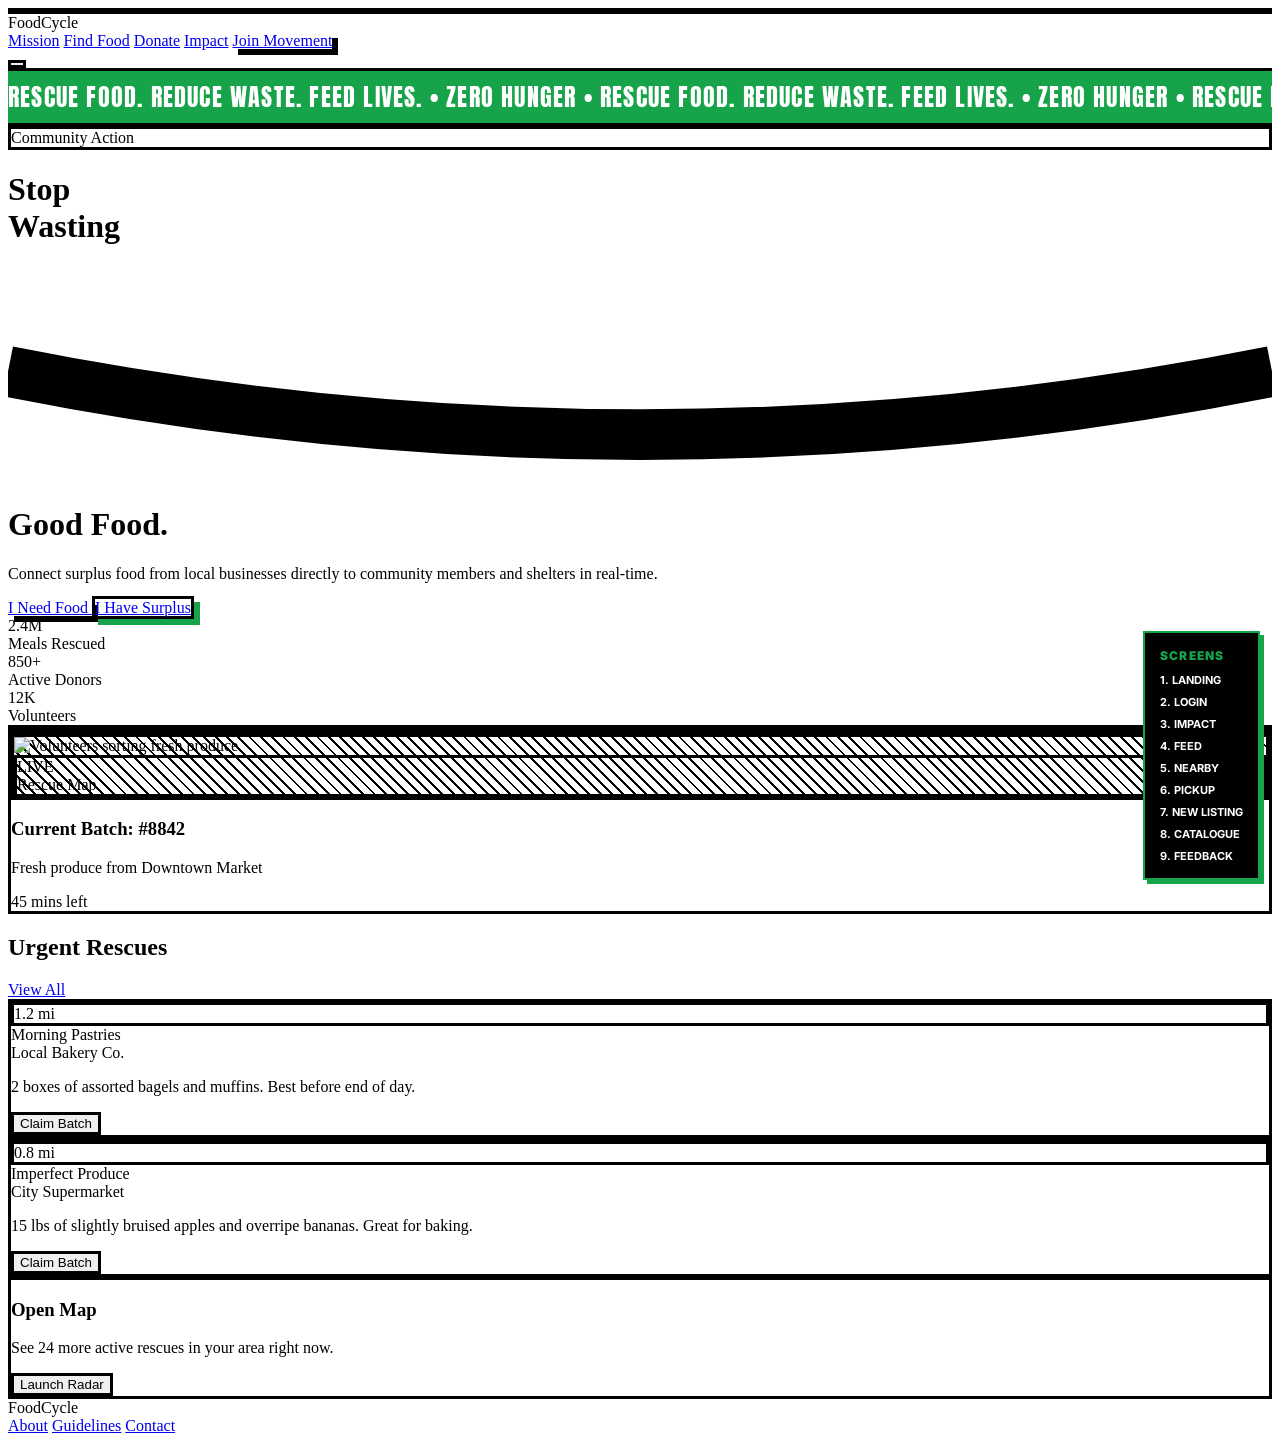
==== index.html @ d1d44e09 "some pages" ====
<!DOCTYPE html>
<html lang="en" class="antialiased">

<head>
    <meta charset="UTF-8">
    <meta name="viewport" content="width=device-width, initial-scale=1.0">
    <title>FoodCycle — Editorial Brutalist Food Rescue</title>
    <script src="https://cdn.tailwindcss.com?plugins=forms,container-queries"></script>
    <link rel="preconnect" href="https://fonts.googleapis.com">
    <link rel="preconnect" href="https://fonts.gstatic.com" crossorigin>
    <link href="https://fonts.googleapis.com/css2?family=Anton&family=Inter:wght@400;500;600;700;900&display=swap"
        rel="stylesheet">
    <script src="https://unpkg.com/lucide@latest"></script>
    <script>
        tailwind.config = {
            theme: {
                extend: {
                    fontFamily: {
                        sans: ['Inter', 'sans-serif'],
                        display: ['Anton', 'sans-serif'],
                    },
                    colors: {
                        brand: {
                            50: '#f0fdf4',
                            100: '#dcfce7',
                            400: '#4ade80',
                            500: '#22c55e',
                            600: '#16a34a',
                            900: '#14532d',
                            950: '#052e16',
                        }
                    }
                }
            }
        }
    </script>
    <style>
        /* Brutalist Utilities */
        .brutal-border {
            border: 3px solid #000;
        }

        .brutal-shadow {
            box-shadow: 6px 6px 0px #000;
            transition: all 0.2s ease;
        }

        .brutal-shadow:hover {
            box-shadow: 2px 2px 0px #000;
            transform: translate(4px, 4px);
        }

        .brutal-shadow-green {
            box-shadow: 6px 6px 0px #16a34a;
            transition: all 0.2s ease;
        }

        .brutal-shadow-green:hover {
            box-shadow: 2px 2px 0px #16a34a;
            transform: translate(4px, 4px);
        }

        .marquee-container {
            overflow: hidden;
            white-space: nowrap;
            border-top: 3px solid #000;
            border-bottom: 3px solid #000;
            background: #16a34a;
            color: #fff;
            padding: 0.5rem 0;
        }

        .marquee-content {
            display: inline-block;
            animation: marquee 20s linear infinite;
            font-family: 'Anton', sans-serif;
            font-size: 1.5rem;
            letter-spacing: 0.05em;
        }

        @keyframes marquee {
            0% {
                transform: translateX(0);
            }

            100% {
                transform: translateX(-50%);
            }
        }

        /* Diagonal stripes for empty states/accents */
        .bg-stripes {
            background-image: repeating-linear-gradient(45deg,
                    #000 0,
                    #000 2px,
                    transparent 2px,
                    transparent 8px);
        }
    </style>
</head>

<body class="bg-[#f4f4f0] text-black min-h-screen flex flex-col selection:bg-brand-600 selection:text-white">

    <!-- Navigation -->
    <nav class="border-b-[3px] border-black bg-white sticky top-0 z-50">
        <div class="max-w-7xl mx-auto px-4 sm:px-6 lg:px-8">
            <div class="flex justify-between h-20 items-center">
                <!-- Logo -->
                <div class="flex-shrink-0 flex items-center gap-2">
                    <div
                        class="w-10 h-10 bg-brand-600 brutal-border flex items-center justify-center transform -rotate-6">
                        <i data-lucide="recycle" class="text-white w-6 h-6"></i>
                    </div>
                    <span class="font-display text-3xl tracking-wide uppercase mt-1">FoodCycle</span>
                </div>

                <!-- Desktop Menu -->
                <div class="hidden md:flex items-center space-x-8 font-bold uppercase tracking-wider text-sm">
                    <a href="#" class="hover:text-brand-600 transition-colors">Mission</a>
                    <a href="#" class="hover:text-brand-600 transition-colors">Find Food</a>
                    <a href="#" class="hover:text-brand-600 transition-colors">Donate</a>
                    <a href="#" class="hover:text-brand-600 transition-colors">Impact</a>
                    <a href="#" class="bg-black text-white px-6 py-3 brutal-shadow hover:bg-brand-600">Join Movement</a>
                </div>

                <!-- Mobile menu button -->
                <div class="md:hidden flex items-center">
                    <button class="p-2 brutal-border bg-brand-400">
                        <i data-lucide="menu" class="w-6 h-6"></i>
                    </button>
                </div>
            </div>
        </div>
    </nav>

    <!-- Marquee -->
    <div class="marquee-container">
        <div class="marquee-content">
            RESCUE FOOD. REDUCE WASTE. FEED LIVES. • ZERO HUNGER • RESCUE FOOD. REDUCE WASTE. FEED LIVES. • ZERO HUNGER
            • RESCUE FOOD. REDUCE WASTE. FEED LIVES. • ZERO HUNGER •
        </div>
    </div>

    <!-- Hero Section -->
    <main class="flex-grow">
        <div class="max-w-7xl mx-auto px-4 sm:px-6 lg:px-8 py-12 lg:py-24">
            <div class="grid grid-cols-1 lg:grid-cols-12 gap-12 items-center">

                <!-- Hero Text -->
                <div class="lg:col-span-7 space-y-8 relative z-10">
                    <div
                        class="inline-block bg-brand-400 brutal-border px-4 py-1 font-bold uppercase tracking-widest text-sm transform -skew-x-12">
                        Community Action
                    </div>

                    <h1 class="font-display text-7xl sm:text-8xl lg:text-[140px] leading-[0.85] uppercase">
                        Stop <br>
                        <span class="text-brand-600 relative inline-block">
                            Wasting
                            <!-- Decorative underline -->
                            <svg class="absolute w-full h-6 -bottom-2 left-0 text-black" viewBox="0 0 100 20"
                                preserveAspectRatio="none">
                                <path d="M0 10 Q 50 20 100 10" stroke="currentColor" stroke-width="4" fill="none" />
                            </svg>
                        </span><br>
                        Good Food.
                    </h1>

                    <p class="text-xl sm:text-2xl font-medium max-w-2xl border-l-[6px] border-brand-600 pl-6 py-2">
                        Connect surplus food from local businesses directly to community members and shelters in
                        real-time.
                    </p>

                    <div class="flex flex-col sm:flex-row gap-6 pt-4">
                        <a href="#"
                            class="bg-brand-600 text-white text-center font-display text-2xl uppercase px-8 py-5 brutal-shadow">
                            I Need Food
                        </a>
                        <a href="#"
                            class="bg-white text-black text-center font-display text-2xl uppercase px-8 py-5 brutal-border brutal-shadow-green">
                            I Have Surplus
                        </a>
                    </div>

                    <!-- Quick Stats -->
                    <div class="grid grid-cols-3 gap-4 pt-12 border-t-[3px] border-black mt-12">
                        <div>
                            <div class="font-display text-4xl sm:text-5xl">2.4<span class="text-brand-600">M</span>
                            </div>
                            <div class="font-bold uppercase text-xs sm:text-sm tracking-wider mt-1">Meals Rescued</div>
                        </div>
                        <div>
                            <div class="font-display text-4xl sm:text-5xl">850<span class="text-brand-600">+</span>
                            </div>
                            <div class="font-bold uppercase text-xs sm:text-sm tracking-wider mt-1">Active Donors</div>
                        </div>
                        <div>
                            <div class="font-display text-4xl sm:text-5xl">12<span class="text-brand-600">K</span></div>
                            <div class="font-bold uppercase text-xs sm:text-sm tracking-wider mt-1">Volunteers</div>
                        </div>
                    </div>
                </div>

                <!-- Hero Image/Graphic -->
                <div class="lg:col-span-5 relative">
                    <!-- Decorative background box -->
                    <div class="absolute inset-0 bg-brand-400 brutal-border transform translate-x-6 translate-y-6">
                    </div>

                    <!-- Main Image Container -->
                    <div class="relative bg-white brutal-border p-4 z-10">
                        <div class="aspect-[4/5] bg-stripes brutal-border relative overflow-hidden group">
                            <!-- Replace with actual image -->
                            <img src="https://images.unsplash.com/photo-1593113565214-80afcb4a4771?ixlib=rb-4.0.3&auto=format&fit=crop&w=800&q=80"
                                alt="Volunteers sorting fresh produce"
                                class="absolute inset-0 w-full h-full object-cover filter grayscale contrast-125 group-hover:grayscale-0 transition-all duration-500">

                            <!-- Overlay Badge -->
                            <div
                                class="absolute top-4 right-4 bg-black text-white p-4 brutal-border transform rotate-12 group-hover:rotate-0 transition-transform">
                                <div class="font-display text-3xl text-center leading-none">LIVE</div>
                                <div class="font-bold text-xs uppercase tracking-widest text-brand-400 mt-1">Rescue Map
                                </div>
                            </div>
                        </div>

                        <!-- Caption -->
                        <div class="mt-4 flex items-start justify-between">
                            <div>
                                <h3 class="font-bold uppercase text-lg">Current Batch: #8842</h3>
                                <p class="text-sm font-medium text-gray-600">Fresh produce from Downtown Market</p>
                            </div>
                            <span
                                class="bg-brand-100 text-brand-900 border-2 border-brand-900 px-2 py-1 text-xs font-bold uppercase">
                                45 mins left
                            </span>
                        </div>
                    </div>
                </div>

            </div>
        </div>
    </main>

    <!-- Live Feed Teaser -->
    <section class="border-t-[3px] border-black bg-white">
        <div class="max-w-7xl mx-auto px-4 sm:px-6 lg:px-8 py-16">
            <div class="flex justify-between items-end mb-10">
                <h2 class="font-display text-5xl sm:text-6xl uppercase">Urgent <span
                        class="text-brand-600">Rescues</span></h2>
                <a href="#"
                    class="hidden sm:flex items-center gap-2 font-bold uppercase tracking-wider hover:text-brand-600">
                    View All <i data-lucide="arrow-right" class="w-5 h-5"></i>
                </a>
            </div>

            <div class="grid grid-cols-1 md:grid-cols-3 gap-8">
                <!-- Card 1 -->
                <div class="bg-[#f4f4f0] brutal-border p-6 relative group">
                    <div
                        class="absolute -top-4 -right-4 bg-brand-400 brutal-border px-3 py-1 font-bold text-sm transform rotate-6 z-10">
                        1.2 mi
                    </div>
                    <div class="flex items-center gap-3 mb-4">
                        <div class="w-12 h-12 bg-black rounded-full flex items-center justify-center text-white">
                            <i data-lucide="croissant" class="w-6 h-6"></i>
                        </div>
                        <div>
                            <div class="font-bold uppercase">Morning Pastries</div>
                            <div class="text-sm font-medium text-gray-600">Local Bakery Co.</div>
                        </div>
                    </div>
                    <p class="font-medium mb-6">2 boxes of assorted bagels and muffins. Best before end of day.</p>
                    <button
                        class="w-full bg-white brutal-border py-3 font-bold uppercase tracking-wider group-hover:bg-black group-hover:text-white transition-colors">
                        Claim Batch
                    </button>
                </div>

                <!-- Card 2 -->
                <div class="bg-[#f4f4f0] brutal-border p-6 relative group">
                    <div
                        class="absolute -top-4 -right-4 bg-brand-400 brutal-border px-3 py-1 font-bold text-sm transform rotate-6 z-10">
                        0.8 mi
                    </div>
                    <div class="flex items-center gap-3 mb-4">
                        <div class="w-12 h-12 bg-black rounded-full flex items-center justify-center text-white">
                            <i data-lucide="carrot" class="w-6 h-6"></i>
                        </div>
                        <div>
                            <div class="font-bold uppercase">Imperfect Produce</div>
                            <div class="text-sm font-medium text-gray-600">City Supermarket</div>
                        </div>
                    </div>
                    <p class="font-medium mb-6">15 lbs of slightly bruised apples and overripe bananas. Great for
                        baking.</p>
                    <button
                        class="w-full bg-white brutal-border py-3 font-bold uppercase tracking-wider group-hover:bg-black group-hover:text-white transition-colors">
                        Claim Batch
                    </button>
                </div>

                <!-- Card 3 -->
                <div
                    class="bg-black text-white brutal-border p-6 flex flex-col justify-center items-center text-center">
                    <i data-lucide="map" class="w-16 h-16 text-brand-400 mb-4"></i>
                    <h3 class="font-display text-3xl uppercase mb-2">Open Map</h3>
                    <p class="font-medium text-gray-400 mb-6">See 24 more active rescues in your area right now.</p>
                    <button
                        class="bg-brand-600 text-white brutal-border border-white py-3 px-8 font-bold uppercase tracking-wider hover:bg-white hover:text-black transition-colors">
                        Launch Radar
                    </button>
                </div>
            </div>
        </div>
    </section>

    <!-- Footer -->
    <footer class="bg-black text-white border-t-[3px] border-brand-600">
        <div class="max-w-7xl mx-auto px-4 sm:px-6 lg:px-8 py-12">
            <div class="flex flex-col md:flex-row justify-between items-center gap-6">
                <div class="flex items-center gap-2">
                    <i data-lucide="recycle" class="text-brand-400 w-8 h-8"></i>
                    <span class="font-display text-2xl tracking-wide uppercase mt-1">FoodCycle</span>
                </div>
                <div class="flex gap-6 font-bold uppercase text-sm tracking-wider">
                    <a href="#" class="hover:text-brand-400">About</a>
                    <a href="#" class="hover:text-brand-400">Guidelines</a>
                    <a href="#" class="hover:text-brand-400">Contact</a>
                </div>
            </div>
        </div>
    </footer>

    <script>
        lucide.createIcons();
    </script>
    <script src="/nav.js"></script>
</body>

</html>
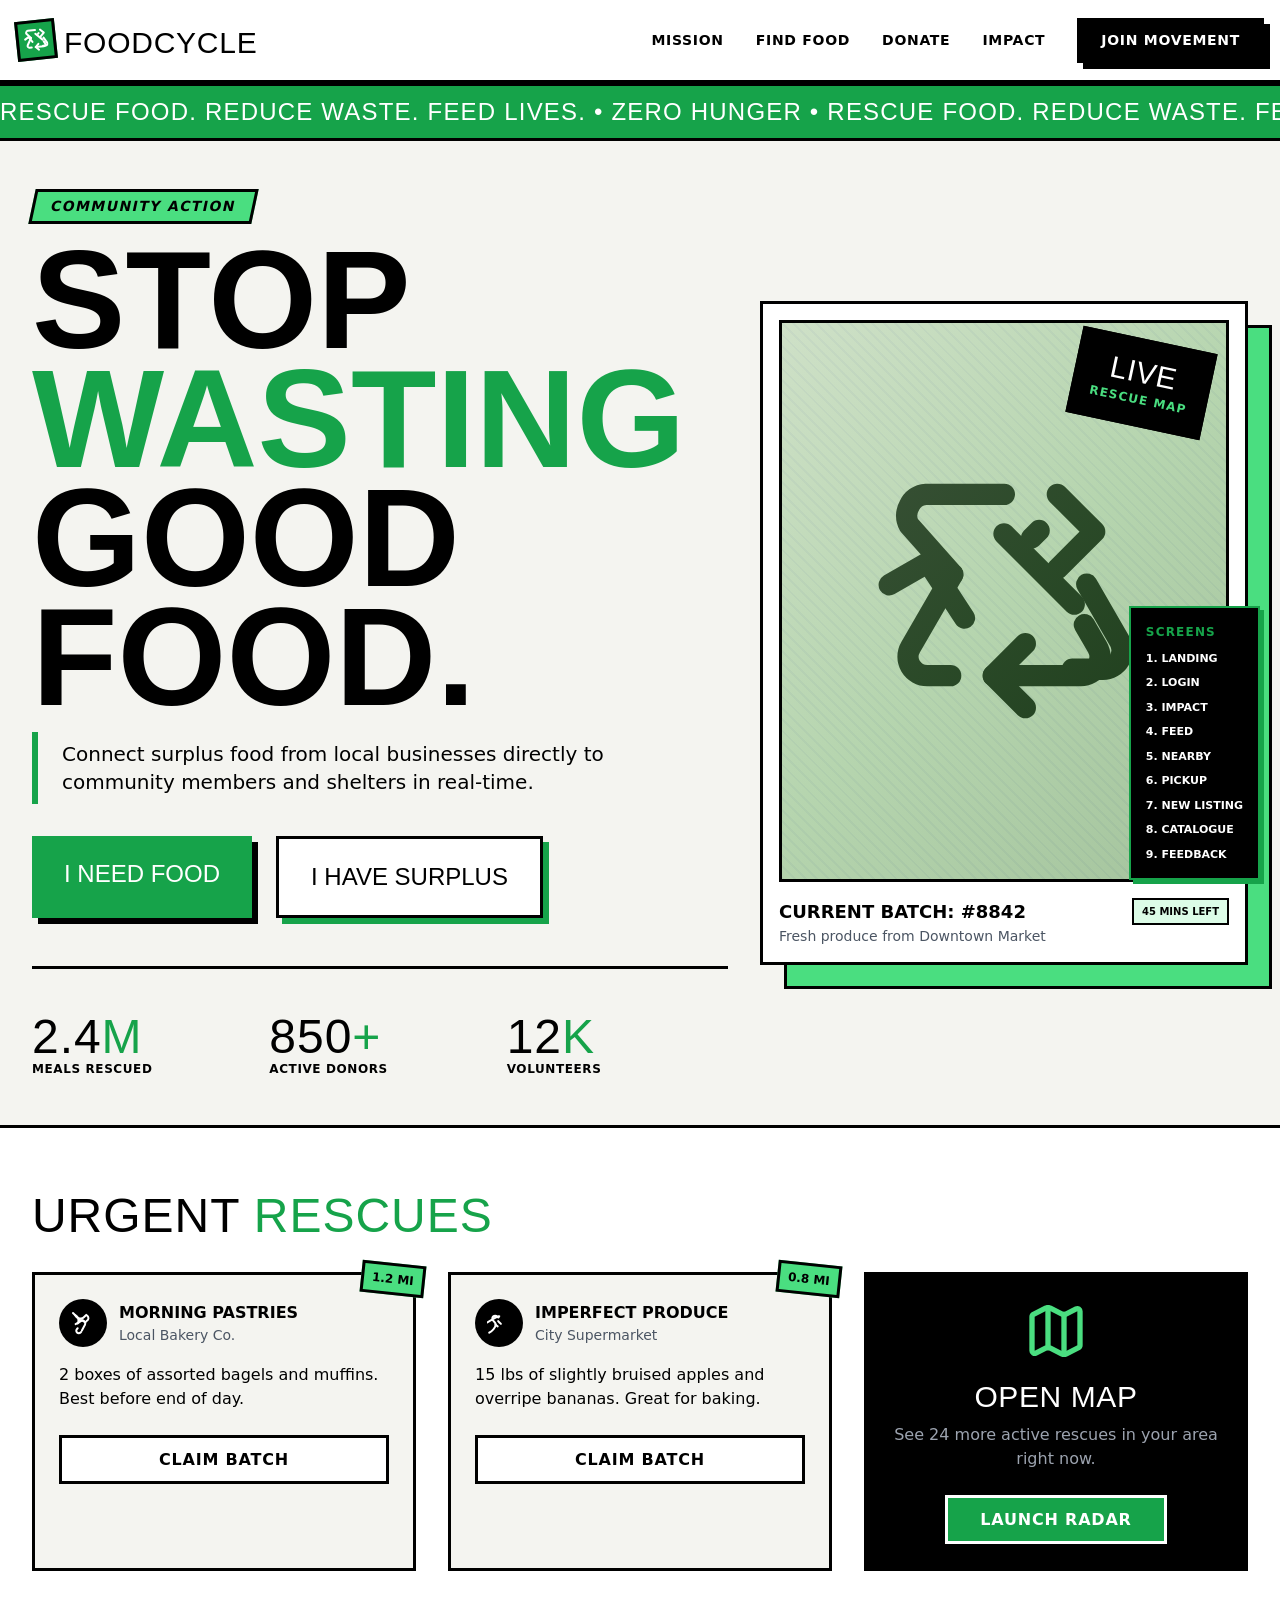
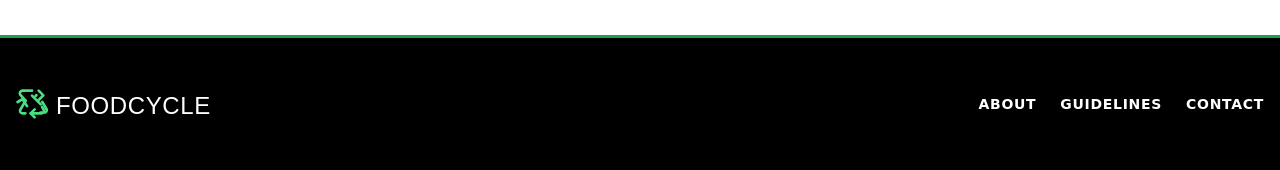
==== commit 24edf287: "rv tailwind add css" ====
--- a/index.html
+++ b/index.html
@@ -1,239 +1,107 @@
 <!DOCTYPE html>
-<html lang="en" class="antialiased">
-
+<html lang="en">
 <head>
     <meta charset="UTF-8">
     <meta name="viewport" content="width=device-width, initial-scale=1.0">
-    <title>FoodCycle — Editorial Brutalist Food Rescue</title>
-    <script src="https://cdn.tailwindcss.com?plugins=forms,container-queries"></script>
-    <link rel="preconnect" href="https://fonts.googleapis.com">
-    <link rel="preconnect" href="https://fonts.gstatic.com" crossorigin>
-    <link href="https://fonts.googleapis.com/css2?family=Anton&family=Inter:wght@400;500;600;700;900&display=swap"
-        rel="stylesheet">
-    <script src="https://unpkg.com/lucide@latest"></script>
-    <script>
-        tailwind.config = {
-            theme: {
-                extend: {
-                    fontFamily: {
-                        sans: ['Inter', 'sans-serif'],
-                        display: ['Anton', 'sans-serif'],
-                    },
-                    colors: {
-                        brand: {
-                            50: '#f0fdf4',
-                            100: '#dcfce7',
-                            400: '#4ade80',
-                            500: '#22c55e',
-                            600: '#16a34a',
-                            900: '#14532d',
-                            950: '#052e16',
-                        }
-                    }
-                }
-            }
-        }
-    </script>
-    <style>
-        /* Brutalist Utilities */
-        .brutal-border {
-            border: 3px solid #000;
-        }
-
-        .brutal-shadow {
-            box-shadow: 6px 6px 0px #000;
-            transition: all 0.2s ease;
-        }
-
-        .brutal-shadow:hover {
-            box-shadow: 2px 2px 0px #000;
-            transform: translate(4px, 4px);
-        }
-
-        .brutal-shadow-green {
-            box-shadow: 6px 6px 0px #16a34a;
-            transition: all 0.2s ease;
-        }
-
-        .brutal-shadow-green:hover {
-            box-shadow: 2px 2px 0px #16a34a;
-            transform: translate(4px, 4px);
-        }
-
-        .marquee-container {
-            overflow: hidden;
-            white-space: nowrap;
-            border-top: 3px solid #000;
-            border-bottom: 3px solid #000;
-            background: #16a34a;
-            color: #fff;
-            padding: 0.5rem 0;
-        }
-
-        .marquee-content {
-            display: inline-block;
-            animation: marquee 20s linear infinite;
-            font-family: 'Anton', sans-serif;
-            font-size: 1.5rem;
-            letter-spacing: 0.05em;
-        }
-
-        @keyframes marquee {
-            0% {
-                transform: translateX(0);
-            }
-
-            100% {
-                transform: translateX(-50%);
-            }
-        }
-
-        /* Diagonal stripes for empty states/accents */
-        .bg-stripes {
-            background-image: repeating-linear-gradient(45deg,
-                    #000 0,
-                    #000 2px,
-                    transparent 2px,
-                    transparent 8px);
-        }
-    </style>
+    <title>FoodCycle — Community Food Rescue</title>
+    <link rel="stylesheet" href="styles.css">
 </head>
-
-<body class="bg-[#f4f4f0] text-black min-h-screen flex flex-col selection:bg-brand-600 selection:text-white">
+<body class="bg-page min-h-screen flex flex-col">
 
     <!-- Navigation -->
-    <nav class="border-b-[3px] border-black bg-white sticky top-0 z-50">
-        <div class="max-w-7xl mx-auto px-4 sm:px-6 lg:px-8">
-            <div class="flex justify-between h-20 items-center">
-                <!-- Logo -->
-                <div class="flex-shrink-0 flex items-center gap-2">
-                    <div
-                        class="w-10 h-10 bg-brand-600 brutal-border flex items-center justify-center transform -rotate-6">
-                        <i data-lucide="recycle" class="text-white w-6 h-6"></i>
-                    </div>
-                    <span class="font-display text-3xl tracking-wide uppercase mt-1">FoodCycle</span>
+    <nav class="site-nav">
+        <div class="nav-inner">
+            <div class="logo">
+                <div class="logo-icon">
+                    <i data-icon="recycle" class="icon icon-lg" style="color:#fff"></i>
                 </div>
+                <span class="logo-text">FoodCycle</span>
+            </div>
 
-                <!-- Desktop Menu -->
-                <div class="hidden md:flex items-center space-x-8 font-bold uppercase tracking-wider text-sm">
-                    <a href="#" class="hover:text-brand-600 transition-colors">Mission</a>
-                    <a href="#" class="hover:text-brand-600 transition-colors">Find Food</a>
-                    <a href="#" class="hover:text-brand-600 transition-colors">Donate</a>
-                    <a href="#" class="hover:text-brand-600 transition-colors">Impact</a>
-                    <a href="#" class="bg-black text-white px-6 py-3 brutal-shadow hover:bg-brand-600">Join Movement</a>
-                </div>
+            <div class="nav-links">
+                <a href="#">Mission</a>
+                <a href="#">Find Food</a>
+                <a href="#">Donate</a>
+                <a href="impact.html">Impact</a>
+                <a href="#" class="btn-nav">Join Movement</a>
+            </div>
 
-                <!-- Mobile menu button -->
-                <div class="md:hidden flex items-center">
-                    <button class="p-2 brutal-border bg-brand-400">
-                        <i data-lucide="menu" class="w-6 h-6"></i>
-                    </button>
-                </div>
-            </div>
+            <button class="mobile-menu-btn">
+                <i data-icon="menu" class="icon icon-lg"></i>
+            </button>
         </div>
     </nav>
 
     <!-- Marquee -->
     <div class="marquee-container">
         <div class="marquee-content">
-            RESCUE FOOD. REDUCE WASTE. FEED LIVES. • ZERO HUNGER • RESCUE FOOD. REDUCE WASTE. FEED LIVES. • ZERO HUNGER
-            • RESCUE FOOD. REDUCE WASTE. FEED LIVES. • ZERO HUNGER •
+            RESCUE FOOD. REDUCE WASTE. FEED LIVES. &bull; ZERO HUNGER &bull; RESCUE FOOD. REDUCE WASTE. FEED LIVES. &bull; ZERO HUNGER &bull; RESCUE FOOD. REDUCE WASTE. FEED LIVES. &bull; ZERO HUNGER &bull;
         </div>
     </div>
 
     <!-- Hero Section -->
     <main class="flex-grow">
-        <div class="max-w-7xl mx-auto px-4 sm:px-6 lg:px-8 py-12 lg:py-24">
-            <div class="grid grid-cols-1 lg:grid-cols-12 gap-12 items-center">
+        <div class="container" style="padding-top:3rem;padding-bottom:3rem">
+            <div class="grid grid-cols-1 lg-grid-cols-12 gap-8" style="align-items:center">
 
                 <!-- Hero Text -->
-                <div class="lg:col-span-7 space-y-8 relative z-10">
-                    <div
-                        class="inline-block bg-brand-400 brutal-border px-4 py-1 font-bold uppercase tracking-widest text-sm transform -skew-x-12">
-                        Community Action
-                    </div>
+                <div style="grid-column:span 7" class="lg-col-span-7">
+                    <div class="tag-skew mb-4">Community Action</div>
 
-                    <h1 class="font-display text-7xl sm:text-8xl lg:text-[140px] leading-[0.85] uppercase">
+                    <h1 class="hero-text-giant mb-4">
                         Stop <br>
-                        <span class="text-brand-600 relative inline-block">
-                            Wasting
-                            <!-- Decorative underline -->
-                            <svg class="absolute w-full h-6 -bottom-2 left-0 text-black" viewBox="0 0 100 20"
-                                preserveAspectRatio="none">
-                                <path d="M0 10 Q 50 20 100 10" stroke="currentColor" stroke-width="4" fill="none" />
-                            </svg>
-                        </span><br>
+                        <span class="text-brand-600">Wasting</span><br>
                         Good Food.
                     </h1>
 
-                    <p class="text-xl sm:text-2xl font-medium max-w-2xl border-l-[6px] border-brand-600 pl-6 py-2">
-                        Connect surplus food from local businesses directly to community members and shelters in
-                        real-time.
+                    <p class="text-xl font-medium hero-accent-line mb-8" style="max-width:42rem">
+                        Connect surplus food from local businesses directly to community members and shelters in real-time.
                     </p>
 
-                    <div class="flex flex-col sm:flex-row gap-6 pt-4">
-                        <a href="#"
-                            class="bg-brand-600 text-white text-center font-display text-2xl uppercase px-8 py-5 brutal-shadow">
-                            I Need Food
-                        </a>
-                        <a href="#"
-                            class="bg-white text-black text-center font-display text-2xl uppercase px-8 py-5 brutal-border brutal-shadow-green">
-                            I Have Surplus
-                        </a>
+                    <div class="flex flex-col gap-6 sm-flex-row">
+                        <a href="nearby.html" class="btn-primary">I Need Food</a>
+                        <a href="new-listing.html" class="btn-secondary">I Have Surplus</a>
                     </div>
 
                     <!-- Quick Stats -->
-                    <div class="grid grid-cols-3 gap-4 pt-12 border-t-[3px] border-black mt-12">
+                    <div class="hero-stats">
                         <div>
-                            <div class="font-display text-4xl sm:text-5xl">2.4<span class="text-brand-600">M</span>
-                            </div>
-                            <div class="font-bold uppercase text-xs sm:text-sm tracking-wider mt-1">Meals Rescued</div>
+                            <div class="font-display text-4xl sm-text-5xl">2.4<span class="text-brand-600">M</span></div>
+                            <div class="font-bold uppercase text-xs tracking-wider mt-1">Meals Rescued</div>
                         </div>
                         <div>
-                            <div class="font-display text-4xl sm:text-5xl">850<span class="text-brand-600">+</span>
-                            </div>
-                            <div class="font-bold uppercase text-xs sm:text-sm tracking-wider mt-1">Active Donors</div>
+                            <div class="font-display text-4xl sm-text-5xl">850<span class="text-brand-600">+</span></div>
+                            <div class="font-bold uppercase text-xs tracking-wider mt-1">Active Donors</div>
                         </div>
                         <div>
-                            <div class="font-display text-4xl sm:text-5xl">12<span class="text-brand-600">K</span></div>
-                            <div class="font-bold uppercase text-xs sm:text-sm tracking-wider mt-1">Volunteers</div>
+                            <div class="font-display text-4xl sm-text-5xl">12<span class="text-brand-600">K</span></div>
+                            <div class="font-bold uppercase text-xs tracking-wider mt-1">Volunteers</div>
                         </div>
                     </div>
                 </div>
 
-                <!-- Hero Image/Graphic -->
-                <div class="lg:col-span-5 relative">
-                    <!-- Decorative background box -->
-                    <div class="absolute inset-0 bg-brand-400 brutal-border transform translate-x-6 translate-y-6">
-                    </div>
-
-                    <!-- Main Image Container -->
-                    <div class="relative bg-white brutal-border p-4 z-10">
-                        <div class="aspect-[4/5] bg-stripes brutal-border relative overflow-hidden group">
-                            <!-- Replace with actual image -->
-                            <img src="https://images.unsplash.com/photo-1593113565214-80afcb4a4771?ixlib=rb-4.0.3&auto=format&fit=crop&w=800&q=80"
-                                alt="Volunteers sorting fresh produce"
-                                class="absolute inset-0 w-full h-full object-cover filter grayscale contrast-125 group-hover:grayscale-0 transition-all duration-500">
+                <!-- Hero Image -->
+                <div style="grid-column:span 5" class="lg-col-span-5 relative">
+                    <div class="hero-image-bg"></div>
+                    <div class="hero-image-frame">
+                        <div class="img-placeholder-stripes brutal-border" style="aspect-ratio:4/5;position:relative">
+                            <div style="position:absolute;inset:0;background:linear-gradient(135deg,#a8d5a2 0%,#6ab864 50%,#3d8b37 100%);opacity:0.4"></div>
+                            <i data-icon="recycle" class="icon icon-huge" style="color:rgba(0,0,0,0.15);position:relative;z-index:1"></i>
 
                             <!-- Overlay Badge -->
-                            <div
-                                class="absolute top-4 right-4 bg-black text-white p-4 brutal-border transform rotate-12 group-hover:rotate-0 transition-transform">
+                            <div style="position:absolute;top:1rem;right:1rem;background:#000;color:#fff;padding:1rem;border:3px solid #000;transform:rotate(12deg);z-index:10">
                                 <div class="font-display text-3xl text-center leading-none">LIVE</div>
-                                <div class="font-bold text-xs uppercase tracking-widest text-brand-400 mt-1">Rescue Map
-                                </div>
+                                <div class="font-bold text-xs uppercase tracking-widest text-brand-400 mt-1">Rescue Map</div>
                             </div>
                         </div>
 
                         <!-- Caption -->
-                        <div class="mt-4 flex items-start justify-between">
+                        <div class="flex items-start justify-between mt-4">
                             <div>
                                 <h3 class="font-bold uppercase text-lg">Current Batch: #8842</h3>
                                 <p class="text-sm font-medium text-gray-600">Fresh produce from Downtown Market</p>
                             </div>
-                            <span
-                                class="bg-brand-100 text-brand-900 border-2 border-brand-900 px-2 py-1 text-xs font-bold uppercase">
-                                45 mins left
-                            </span>
+                            <span class="badge-brand" style="padding:0.25rem 0.5rem;white-space:nowrap">45 mins left</span>
                         </div>
                     </div>
                 </div>
@@ -243,27 +111,22 @@
     </main>
 
     <!-- Live Feed Teaser -->
-    <section class="border-t-[3px] border-black bg-white">
-        <div class="max-w-7xl mx-auto px-4 sm:px-6 lg:px-8 py-16">
-            <div class="flex justify-between items-end mb-10">
-                <h2 class="font-display text-5xl sm:text-6xl uppercase">Urgent <span
-                        class="text-brand-600">Rescues</span></h2>
-                <a href="#"
-                    class="hidden sm:flex items-center gap-2 font-bold uppercase tracking-wider hover:text-brand-600">
-                    View All <i data-lucide="arrow-right" class="w-5 h-5"></i>
+    <section class="brutal-border-t bg-white">
+        <div class="container py-16">
+            <div class="flex justify-between items-end mb-8">
+                <h2 class="font-display text-5xl sm-text-6xl">Urgent <span class="text-brand-600">Rescues</span></h2>
+                <a href="feed.html" class="sm-flex items-center gap-2 font-bold uppercase tracking-wider hidden" style="display:none">
+                    View All <i data-icon="arrow-right" class="icon icon-md"></i>
                 </a>
             </div>
 
-            <div class="grid grid-cols-1 md:grid-cols-3 gap-8">
+            <div class="grid grid-cols-1 md-grid-cols-3 gap-8">
                 <!-- Card 1 -->
-                <div class="bg-[#f4f4f0] brutal-border p-6 relative group">
-                    <div
-                        class="absolute -top-4 -right-4 bg-brand-400 brutal-border px-3 py-1 font-bold text-sm transform rotate-6 z-10">
-                        1.2 mi
-                    </div>
+                <div class="card p-6 relative" style="background:var(--bg)">
+                    <div class="nearby-distance bg-brand-400">1.2 mi</div>
                     <div class="flex items-center gap-3 mb-4">
-                        <div class="w-12 h-12 bg-black rounded-full flex items-center justify-center text-white">
-                            <i data-lucide="croissant" class="w-6 h-6"></i>
+                        <div style="width:3rem;height:3rem;background:#000;border-radius:9999px;display:flex;align-items:center;justify-content:center;color:#fff">
+                            <i data-icon="croissant" class="icon icon-lg"></i>
                         </div>
                         <div>
                             <div class="font-bold uppercase">Morning Pastries</div>
@@ -271,43 +134,35 @@
                         </div>
                     </div>
                     <p class="font-medium mb-6">2 boxes of assorted bagels and muffins. Best before end of day.</p>
-                    <button
-                        class="w-full bg-white brutal-border py-3 font-bold uppercase tracking-wider group-hover:bg-black group-hover:text-white transition-colors">
+                    <button class="w-full brutal-border py-3 font-bold uppercase tracking-wider bg-white transition-colors" onmouseover="this.style.background='#000';this.style.color='#fff'" onmouseout="this.style.background='#fff';this.style.color='#000'">
                         Claim Batch
                     </button>
                 </div>
 
                 <!-- Card 2 -->
-                <div class="bg-[#f4f4f0] brutal-border p-6 relative group">
-                    <div
-                        class="absolute -top-4 -right-4 bg-brand-400 brutal-border px-3 py-1 font-bold text-sm transform rotate-6 z-10">
-                        0.8 mi
-                    </div>
+                <div class="card p-6 relative" style="background:var(--bg)">
+                    <div class="nearby-distance bg-brand-400">0.8 mi</div>
                     <div class="flex items-center gap-3 mb-4">
-                        <div class="w-12 h-12 bg-black rounded-full flex items-center justify-center text-white">
-                            <i data-lucide="carrot" class="w-6 h-6"></i>
+                        <div style="width:3rem;height:3rem;background:#000;border-radius:9999px;display:flex;align-items:center;justify-content:center;color:#fff">
+                            <i data-icon="carrot" class="icon icon-lg"></i>
                         </div>
                         <div>
                             <div class="font-bold uppercase">Imperfect Produce</div>
                             <div class="text-sm font-medium text-gray-600">City Supermarket</div>
                         </div>
                     </div>
-                    <p class="font-medium mb-6">15 lbs of slightly bruised apples and overripe bananas. Great for
-                        baking.</p>
-                    <button
-                        class="w-full bg-white brutal-border py-3 font-bold uppercase tracking-wider group-hover:bg-black group-hover:text-white transition-colors">
+                    <p class="font-medium mb-6">15 lbs of slightly bruised apples and overripe bananas. Great for baking.</p>
+                    <button class="w-full brutal-border py-3 font-bold uppercase tracking-wider bg-white transition-colors" onmouseover="this.style.background='#000';this.style.color='#fff'" onmouseout="this.style.background='#fff';this.style.color='#000'">
                         Claim Batch
                     </button>
                 </div>
 
-                <!-- Card 3 -->
-                <div
-                    class="bg-black text-white brutal-border p-6 flex flex-col justify-center items-center text-center">
-                    <i data-lucide="map" class="w-16 h-16 text-brand-400 mb-4"></i>
-                    <h3 class="font-display text-3xl uppercase mb-2">Open Map</h3>
-                    <p class="font-medium text-gray-400 mb-6">See 24 more active rescues in your area right now.</p>
-                    <button
-                        class="bg-brand-600 text-white brutal-border border-white py-3 px-8 font-bold uppercase tracking-wider hover:bg-white hover:text-black transition-colors">
+                <!-- Card 3: CTA -->
+                <div class="card p-6 flex flex-col justify-center items-center text-center" style="background:#000;color:#fff">
+                    <i data-icon="map" class="icon icon-hero text-brand-400 mb-4"></i>
+                    <h3 class="font-display text-3xl mb-2">Open Map</h3>
+                    <p class="font-medium mb-6" style="color:var(--gray-400)">See 24 more active rescues in your area right now.</p>
+                    <button class="brutal-border py-3 px-8 font-bold uppercase tracking-wider transition-colors" style="background:var(--brand-600);color:#fff;border-color:#fff" onmouseover="this.style.background='#fff';this.style.color='#000'" onmouseout="this.style.background='var(--brand-600)';this.style.color='#fff'">
                         Launch Radar
                     </button>
                 </div>
@@ -316,26 +171,21 @@
     </section>
 
     <!-- Footer -->
-    <footer class="bg-black text-white border-t-[3px] border-brand-600">
-        <div class="max-w-7xl mx-auto px-4 sm:px-6 lg:px-8 py-12">
-            <div class="flex flex-col md:flex-row justify-between items-center gap-6">
-                <div class="flex items-center gap-2">
-                    <i data-lucide="recycle" class="text-brand-400 w-8 h-8"></i>
-                    <span class="font-display text-2xl tracking-wide uppercase mt-1">FoodCycle</span>
-                </div>
-                <div class="flex gap-6 font-bold uppercase text-sm tracking-wider">
-                    <a href="#" class="hover:text-brand-400">About</a>
-                    <a href="#" class="hover:text-brand-400">Guidelines</a>
-                    <a href="#" class="hover:text-brand-400">Contact</a>
-                </div>
+    <footer class="site-footer">
+        <div class="footer-inner">
+            <div class="flex items-center gap-2">
+                <i data-icon="recycle" class="icon icon-xl text-brand-400"></i>
+                <span class="font-display text-2xl tracking-wide mt-1">FoodCycle</span>
+            </div>
+            <div class="footer-links">
+                <a href="#">About</a>
+                <a href="#">Guidelines</a>
+                <a href="feedback.html">Contact</a>
             </div>
         </div>
     </footer>
 
-    <script>
-        lucide.createIcons();
-    </script>
-    <script src="/nav.js"></script>
+    <script src="icons.js"></script>
+    <script src="nav.js"></script>
 </body>
-
 </html>
--- a/styles.css
+++ b/styles.css
@@ -0,0 +1,1494 @@
+/* ============================================================
+   FoodCycle — Community Food Rescue Platform
+   Shared Stylesheet (Pure Vanilla CSS, No Dependencies)
+   ============================================================ */
+
+/* ----- Reset & Base ----- */
+*, *::before, *::after {
+    margin: 0;
+    padding: 0;
+    box-sizing: border-box;
+}
+
+html {
+    -webkit-text-size-adjust: 100%;
+    -webkit-font-smoothing: antialiased;
+    -moz-osx-font-smoothing: grayscale;
+}
+
+body {
+    font-family: system-ui, -apple-system, "Segoe UI", Roboto, "Helvetica Neue", Arial, sans-serif;
+    line-height: 1.5;
+    color: #000;
+    background-color: #f4f4f0;
+    min-height: 100vh;
+}
+
+a { color: inherit; text-decoration: none; }
+img { max-width: 100%; display: block; }
+button, input, select, textarea { font-family: inherit; font-size: inherit; }
+button { cursor: pointer; background: none; border: none; }
+ul, ol { list-style: none; }
+
+::selection { background: #16a34a; color: #fff; }
+
+/* ----- CSS Custom Properties ----- */
+:root {
+    /* FoodCycle Green Theme */
+    --brand-50: #f0fdf4;
+    --brand-100: #dcfce7;
+    --brand-400: #4ade80;
+    --brand-500: #22c55e;
+    --brand-600: #16a34a;
+    --brand-900: #14532d;
+    --brand-950: #052e16;
+
+    /* Rescue_Arch Theme */
+    --arch-black: #0A0A0A;
+    --arch-white: #F4F4F0;
+    --arch-accent: #FF3B00;
+    --arch-gray: #8E8E8E;
+    --arch-light: #EAEAE5;
+
+    /* Shared */
+    --black: #000;
+    --white: #fff;
+    --bg: #f4f4f0;
+    --gray-100: #f3f4f6;
+    --gray-200: #e5e7eb;
+    --gray-300: #d1d5db;
+    --gray-400: #9ca3af;
+    --gray-500: #6b7280;
+    --gray-600: #4b5563;
+
+    /* Fonts */
+    --font-body: system-ui, -apple-system, "Segoe UI", Roboto, "Helvetica Neue", Arial, sans-serif;
+    --font-display: Impact, Haettenschweiler, "Arial Narrow Bold", sans-serif;
+    --font-mono: "Cascadia Code", "Fira Code", Consolas, "Courier New", monospace;
+
+    /* Sizing */
+    --container: 1280px;
+}
+
+/* ----- Typography ----- */
+.font-display {
+    font-family: var(--font-display);
+    font-weight: 400;
+    text-transform: uppercase;
+    letter-spacing: 0.02em;
+}
+
+.font-mono {
+    font-family: var(--font-mono);
+}
+
+.text-xs { font-size: 0.75rem; line-height: 1rem; }
+.text-sm { font-size: 0.875rem; line-height: 1.25rem; }
+.text-base { font-size: 1rem; line-height: 1.5rem; }
+.text-lg { font-size: 1.125rem; line-height: 1.75rem; }
+.text-xl { font-size: 1.25rem; line-height: 1.75rem; }
+.text-2xl { font-size: 1.5rem; line-height: 2rem; }
+.text-3xl { font-size: 1.875rem; line-height: 2.25rem; }
+.text-4xl { font-size: 2.25rem; line-height: 2.5rem; }
+.text-5xl { font-size: 3rem; line-height: 1; }
+.text-6xl { font-size: 3.75rem; line-height: 1; }
+.text-7xl { font-size: 4.5rem; line-height: 1; }
+.text-8xl { font-size: 6rem; line-height: 1; }
+
+.font-bold { font-weight: 700; }
+.font-medium { font-weight: 500; }
+.uppercase { text-transform: uppercase; }
+.tracking-wide { letter-spacing: 0.025em; }
+.tracking-wider { letter-spacing: 0.05em; }
+.tracking-widest { letter-spacing: 0.1em; }
+.tracking-tight { letter-spacing: -0.025em; }
+.leading-none { line-height: 1; }
+.leading-tight { line-height: 1.1; }
+.text-center { text-align: center; }
+.text-right { text-align: right; }
+.line-through { text-decoration: line-through; }
+.underline { text-decoration: underline; }
+.truncate { overflow: hidden; text-overflow: ellipsis; white-space: nowrap; }
+.line-clamp-1 { display: -webkit-box; -webkit-line-clamp: 1; -webkit-box-orient: vertical; overflow: hidden; }
+.line-clamp-2 { display: -webkit-box; -webkit-line-clamp: 2; -webkit-box-orient: vertical; overflow: hidden; }
+
+/* ----- Colors (text) ----- */
+.text-white { color: var(--white); }
+.text-black { color: var(--black); }
+.text-brand-400 { color: var(--brand-400); }
+.text-brand-600 { color: var(--brand-600); }
+.text-brand-900 { color: var(--brand-900); }
+.text-gray-400 { color: var(--gray-400); }
+.text-gray-500 { color: var(--gray-500); }
+.text-gray-600 { color: var(--gray-600); }
+.text-arch-accent { color: var(--arch-accent); }
+.text-arch-gray { color: var(--arch-gray); }
+
+/* ----- Colors (background) ----- */
+.bg-white { background-color: var(--white); }
+.bg-black { background-color: var(--black); }
+.bg-page { background-color: var(--bg); }
+.bg-brand-50 { background-color: var(--brand-50); }
+.bg-brand-100 { background-color: var(--brand-100); }
+.bg-brand-400 { background-color: var(--brand-400); }
+.bg-brand-600 { background-color: var(--brand-600); }
+.bg-brand-900 { background-color: var(--brand-900); }
+.bg-gray-100 { background-color: var(--gray-100); }
+.bg-gray-200 { background-color: var(--gray-200); }
+.bg-arch-light { background-color: var(--arch-light); }
+.bg-arch-black { background-color: var(--arch-black); }
+.bg-arch-white { background-color: var(--arch-white); }
+
+/* ----- Layout: Flex ----- */
+.flex { display: flex; }
+.inline-flex { display: inline-flex; }
+.flex-col { flex-direction: column; }
+.flex-row { flex-direction: row; }
+.flex-wrap { flex-wrap: wrap; }
+.flex-1 { flex: 1 1 0%; }
+.flex-grow { flex-grow: 1; }
+.flex-shrink-0 { flex-shrink: 0; }
+.items-center { align-items: center; }
+.items-start { align-items: start; }
+.items-end { align-items: end; }
+.justify-center { justify-content: center; }
+.justify-between { justify-content: space-between; }
+.justify-around { justify-content: space-around; }
+.self-center { align-self: center; }
+
+.gap-1 { gap: 0.25rem; }
+.gap-2 { gap: 0.5rem; }
+.gap-3 { gap: 0.75rem; }
+.gap-4 { gap: 1rem; }
+.gap-6 { gap: 1.5rem; }
+.gap-8 { gap: 2rem; }
+
+/* ----- Layout: Grid ----- */
+.grid { display: grid; }
+.grid-cols-1 { grid-template-columns: repeat(1, 1fr); }
+.grid-cols-2 { grid-template-columns: repeat(2, 1fr); }
+.grid-cols-3 { grid-template-columns: repeat(3, 1fr); }
+.col-span-2 { grid-column: span 2; }
+
+/* ----- Layout: Position ----- */
+.relative { position: relative; }
+.absolute { position: absolute; }
+.fixed { position: fixed; }
+.sticky { position: sticky; top: 0; }
+.inset-0 { top: 0; right: 0; bottom: 0; left: 0; }
+.z-10 { z-index: 10; }
+.z-20 { z-index: 20; }
+.z-30 { z-index: 30; }
+.z-40 { z-index: 40; }
+.z-50 { z-index: 50; }
+
+/* ----- Sizing ----- */
+.w-full { width: 100%; }
+.h-full { height: 100%; }
+.min-h-screen { min-height: 100vh; }
+.min-w-0 { min-width: 0; }
+
+.container {
+    max-width: var(--container);
+    margin-left: auto;
+    margin-right: auto;
+    padding-left: 1rem;
+    padding-right: 1rem;
+}
+
+/* ----- Spacing ----- */
+.p-0 { padding: 0; }
+.p-1 { padding: 0.25rem; }
+.p-2 { padding: 0.5rem; }
+.p-3 { padding: 0.75rem; }
+.p-4 { padding: 1rem; }
+.p-5 { padding: 1.25rem; }
+.p-6 { padding: 1.5rem; }
+.p-8 { padding: 2rem; }
+.px-2 { padding-left: 0.5rem; padding-right: 0.5rem; }
+.px-3 { padding-left: 0.75rem; padding-right: 0.75rem; }
+.px-4 { padding-left: 1rem; padding-right: 1rem; }
+.px-6 { padding-left: 1.5rem; padding-right: 1.5rem; }
+.px-8 { padding-left: 2rem; padding-right: 2rem; }
+.py-1 { padding-top: 0.25rem; padding-bottom: 0.25rem; }
+.py-2 { padding-top: 0.5rem; padding-bottom: 0.5rem; }
+.py-3 { padding-top: 0.75rem; padding-bottom: 0.75rem; }
+.py-4 { padding-top: 1rem; padding-bottom: 1rem; }
+.py-5 { padding-top: 1.25rem; padding-bottom: 1.25rem; }
+.py-8 { padding-top: 2rem; padding-bottom: 2rem; }
+.py-12 { padding-top: 3rem; padding-bottom: 3rem; }
+.py-16 { padding-top: 4rem; padding-bottom: 4rem; }
+.pt-2 { padding-top: 0.5rem; }
+.pt-4 { padding-top: 1rem; }
+.pt-6 { padding-top: 1.5rem; }
+.pt-8 { padding-top: 2rem; }
+.pt-12 { padding-top: 3rem; }
+.pb-1 { padding-bottom: 0.25rem; }
+.pb-2 { padding-bottom: 0.5rem; }
+.pl-4 { padding-left: 1rem; }
+.pl-5 { padding-left: 1.25rem; }
+.pl-6 { padding-left: 1.5rem; }
+
+.m-0 { margin: 0; }
+.mx-auto { margin-left: auto; margin-right: auto; }
+.mb-1 { margin-bottom: 0.25rem; }
+.mb-2 { margin-bottom: 0.5rem; }
+.mb-3 { margin-bottom: 0.75rem; }
+.mb-4 { margin-bottom: 1rem; }
+.mb-6 { margin-bottom: 1.5rem; }
+.mb-8 { margin-bottom: 2rem; }
+.mt-1 { margin-top: 0.25rem; }
+.mt-2 { margin-top: 0.5rem; }
+.mt-3 { margin-top: 0.75rem; }
+.mt-4 { margin-top: 1rem; }
+.mt-6 { margin-top: 1.5rem; }
+.mt-8 { margin-top: 2rem; }
+.mt-12 { margin-top: 3rem; }
+.mr-4 { margin-right: 1rem; }
+.ml-2 { margin-left: 0.5rem; }
+.ml-4 { margin-left: 1rem; }
+.ml-8 { margin-left: 2rem; }
+
+.space-y-2 > * + * { margin-top: 0.5rem; }
+.space-y-4 > * + * { margin-top: 1rem; }
+.space-y-6 > * + * { margin-top: 1.5rem; }
+.space-y-8 > * + * { margin-top: 2rem; }
+.space-x-1 > * + * { margin-left: 0.25rem; }
+.space-x-8 > * + * { margin-left: 2rem; }
+
+/* ----- Overflow ----- */
+.overflow-hidden { overflow: hidden; }
+.overflow-y-auto { overflow-y: auto; }
+.overflow-x-auto { overflow-x: auto; }
+.whitespace-nowrap { white-space: nowrap; }
+
+/* ----- Visibility & Opacity ----- */
+.hidden { display: none; }
+.block { display: block; }
+.inline-block { display: inline-block; }
+.opacity-50 { opacity: 0.5; }
+.opacity-60 { opacity: 0.6; }
+.opacity-75 { opacity: 0.75; }
+.pointer-events-none { pointer-events: none; }
+.sr-only {
+    position: absolute; width: 1px; height: 1px;
+    padding: 0; margin: -1px; overflow: hidden;
+    clip: rect(0,0,0,0); white-space: nowrap; border: 0;
+}
+
+/* ----- Borders & Rounding ----- */
+.rounded-full { border-radius: 9999px; }
+.border-0 { border: none; }
+.border-dashed { border-style: dashed; }
+
+/* ----- Transforms ----- */
+.rotate-6 { transform: rotate(6deg); }
+.rotate-12 { transform: rotate(12deg); }
+.-rotate-6 { transform: rotate(-6deg); }
+.-rotate-12 { transform: rotate(-12deg); }
+.-skew-x-12 { transform: skewX(-12deg); }
+
+/* ----- Transitions ----- */
+.transition-colors { transition: color 0.2s ease, background-color 0.2s ease, border-color 0.2s ease; }
+.transition-transform { transition: transform 0.2s ease; }
+.transition-all { transition: all 0.2s ease; }
+
+/* ----- Cursors ----- */
+.cursor-pointer { cursor: pointer; }
+.cursor-not-allowed { cursor: not-allowed; }
+
+/* ----- Object fit ----- */
+.object-cover { object-fit: cover; }
+
+/* ============================================================
+   BRUTALIST DESIGN SYSTEM — FoodCycle Theme
+   ============================================================ */
+
+.brutal-border { border: 3px solid #000; }
+.brutal-border-b { border-bottom: 3px solid #000; }
+.brutal-border-t { border-top: 3px solid #000; }
+.brutal-border-r { border-right: 3px solid #000; }
+.brutal-border-l { border-left: 3px solid #000; }
+
+.brutal-shadow {
+    box-shadow: 6px 6px 0px #000;
+    transition: all 0.2s ease;
+}
+.brutal-shadow:hover {
+    box-shadow: 2px 2px 0px #000;
+    transform: translate(4px, 4px);
+}
+
+.brutal-shadow-sm {
+    box-shadow: 4px 4px 0px #000;
+    transition: all 0.2s ease;
+}
+.brutal-shadow-sm:hover {
+    box-shadow: 2px 2px 0px #000;
+    transform: translate(2px, 2px);
+}
+.brutal-shadow-sm:active {
+    box-shadow: 0 0 0 #000;
+    transform: translate(4px, 4px);
+}
+
+.brutal-shadow-green {
+    box-shadow: 6px 6px 0px var(--brand-600);
+    transition: all 0.2s ease;
+}
+.brutal-shadow-green:hover {
+    box-shadow: 2px 2px 0px var(--brand-600);
+    transform: translate(4px, 4px);
+}
+
+/* ============================================================
+   BRUTALIST DESIGN SYSTEM — Rescue_Arch Theme
+   ============================================================ */
+
+.arch-border { border: 2px solid var(--arch-black); }
+.arch-border-b { border-bottom: 2px solid var(--arch-black); }
+.arch-border-t { border-top: 2px solid var(--arch-black); }
+.arch-border-r { border-right: 2px solid var(--arch-black); }
+.arch-border-l { border-left: 2px solid var(--arch-black); }
+
+.arch-input {
+    width: 100%;
+    background: transparent;
+    border: none;
+    border-bottom: 2px solid var(--arch-black);
+    padding: 1rem 0;
+    font-family: var(--font-mono);
+    font-size: 1rem;
+    transition: all 0.2s ease;
+    outline: none;
+}
+.arch-input:focus {
+    border-bottom-color: var(--arch-accent);
+    background: rgba(255, 59, 0, 0.05);
+    padding-left: 0.5rem;
+}
+.arch-input::placeholder { color: var(--arch-gray); }
+
+.arch-input-sm {
+    width: 100%;
+    background: transparent;
+    border: none;
+    border-bottom: 2px solid var(--arch-black);
+    padding: 0.75rem 0;
+    font-family: var(--font-mono);
+    font-size: 0.875rem;
+    transition: all 0.2s ease;
+    outline: none;
+}
+.arch-input-sm:focus {
+    border-bottom-color: var(--arch-accent);
+    background: rgba(255, 59, 0, 0.05);
+    padding-left: 0.5rem;
+}
+
+.arch-textarea {
+    width: 100%;
+    background: transparent;
+    border: 2px solid var(--arch-black);
+    padding: 1rem;
+    font-family: var(--font-mono);
+    font-size: 1rem;
+    resize: vertical;
+    min-height: 150px;
+    transition: all 0.2s ease;
+    outline: none;
+}
+.arch-textarea:focus {
+    border-color: var(--arch-accent);
+    background: rgba(255, 59, 0, 0.05);
+}
+
+.arch-btn {
+    display: inline-flex;
+    align-items: center;
+    justify-content: space-between;
+    width: 100%;
+    padding: 1.25rem;
+    background: var(--arch-black);
+    color: var(--arch-white);
+    font-weight: 700;
+    text-transform: uppercase;
+    letter-spacing: 0.05em;
+    transition: all 0.2s ease;
+    border: 2px solid var(--arch-black);
+    cursor: pointer;
+}
+.arch-btn:hover {
+    background: var(--arch-accent);
+    border-color: var(--arch-accent);
+    transform: translateY(-2px);
+    box-shadow: 0 4px 0 var(--arch-black);
+}
+.arch-btn:active {
+    transform: translateY(0);
+    box-shadow: none;
+}
+
+.arch-btn-outline {
+    display: inline-flex;
+    align-items: center;
+    justify-content: center;
+    padding: 0.75rem 1.5rem;
+    background: transparent;
+    color: var(--arch-black);
+    font-weight: 700;
+    text-transform: uppercase;
+    letter-spacing: 0.05em;
+    transition: all 0.2s ease;
+    border: 2px solid var(--arch-black);
+    font-size: 0.875rem;
+    cursor: pointer;
+}
+.arch-btn-outline:hover {
+    background: var(--arch-black);
+    color: var(--arch-white);
+}
+
+.arch-btn-sm {
+    display: inline-flex;
+    align-items: center;
+    justify-content: center;
+    padding: 0.75rem 1.5rem;
+    background: var(--arch-black);
+    color: var(--arch-white);
+    font-weight: 700;
+    text-transform: uppercase;
+    letter-spacing: 0.05em;
+    transition: all 0.2s ease;
+    border: 2px solid var(--arch-black);
+    font-size: 0.875rem;
+    cursor: pointer;
+}
+.arch-btn-sm:hover {
+    background: var(--arch-accent);
+    border-color: var(--arch-accent);
+    transform: translateY(-2px);
+    box-shadow: 0 4px 0 var(--arch-black);
+}
+
+/* ============================================================
+   PATTERNS & BACKGROUNDS
+   ============================================================ */
+
+.bg-stripes {
+    background-image: repeating-linear-gradient(
+        45deg, #000 0, #000 2px, transparent 2px, transparent 8px
+    );
+}
+
+.bg-grid {
+    background-size: 40px 40px;
+    background-image:
+        linear-gradient(to right, rgba(0,0,0,0.1) 1px, transparent 1px),
+        linear-gradient(to bottom, rgba(0,0,0,0.1) 1px, transparent 1px);
+}
+
+.bg-grid-light {
+    background-size: 20px 20px;
+    background-image:
+        linear-gradient(to right, rgba(0,0,0,0.1) 1px, transparent 1px),
+        linear-gradient(to bottom, rgba(0,0,0,0.1) 1px, transparent 1px);
+}
+
+.bg-blueprint {
+    background-size: 40px 40px;
+    background-image:
+        linear-gradient(to right, rgba(10,10,10,0.05) 1px, transparent 1px),
+        linear-gradient(to bottom, rgba(10,10,10,0.05) 1px, transparent 1px);
+}
+
+/* ============================================================
+   COMPONENTS
+   ============================================================ */
+
+/* --- Navigation --- */
+.site-nav {
+    border-bottom: 3px solid #000;
+    background: #fff;
+    position: sticky;
+    top: 0;
+    z-index: 50;
+}
+
+.site-nav .nav-inner {
+    max-width: var(--container);
+    margin: 0 auto;
+    padding: 0 1rem;
+    display: flex;
+    justify-content: space-between;
+    align-items: center;
+    height: 5rem;
+}
+
+.site-nav .logo {
+    display: flex;
+    align-items: center;
+    gap: 0.5rem;
+    flex-shrink: 0;
+}
+
+.site-nav .logo-icon {
+    width: 2.5rem;
+    height: 2.5rem;
+    background: var(--brand-600);
+    border: 3px solid #000;
+    display: flex;
+    align-items: center;
+    justify-content: center;
+    transform: rotate(-6deg);
+    color: #fff;
+}
+
+.site-nav .logo-text {
+    font-family: var(--font-display);
+    font-size: 1.875rem;
+    letter-spacing: 0.025em;
+    text-transform: uppercase;
+    margin-top: 0.25rem;
+}
+
+.nav-links {
+    display: none;
+    align-items: center;
+    gap: 2rem;
+    font-weight: 700;
+    text-transform: uppercase;
+    letter-spacing: 0.05em;
+    font-size: 0.875rem;
+}
+
+.nav-links a:hover { color: var(--brand-600); }
+
+.nav-links .btn-nav {
+    background: #000;
+    color: #fff;
+    padding: 0.75rem 1.5rem;
+    box-shadow: 6px 6px 0px #000;
+    transition: all 0.2s ease;
+}
+.nav-links .btn-nav:hover { background: var(--brand-600); }
+
+.mobile-menu-btn {
+    padding: 0.5rem;
+    border: 3px solid #000;
+    background: var(--brand-400);
+    display: flex;
+    align-items: center;
+    justify-content: center;
+}
+
+/* --- Buttons --- */
+.btn-primary {
+    background: var(--brand-600);
+    color: #fff;
+    padding: 1.25rem 2rem;
+    font-family: var(--font-display);
+    font-size: 1.5rem;
+    text-transform: uppercase;
+    text-align: center;
+    box-shadow: 6px 6px 0px #000;
+    transition: all 0.2s ease;
+    display: inline-block;
+    border: none;
+    cursor: pointer;
+}
+.btn-primary:hover {
+    box-shadow: 2px 2px 0px #000;
+    transform: translate(4px, 4px);
+}
+
+.btn-secondary {
+    background: #fff;
+    color: #000;
+    padding: 1.25rem 2rem;
+    font-family: var(--font-display);
+    font-size: 1.5rem;
+    text-transform: uppercase;
+    text-align: center;
+    border: 3px solid #000;
+    box-shadow: 6px 6px 0px var(--brand-600);
+    transition: all 0.2s ease;
+    display: inline-block;
+    cursor: pointer;
+}
+.btn-secondary:hover {
+    box-shadow: 2px 2px 0px var(--brand-600);
+    transform: translate(4px, 4px);
+}
+
+.btn-black {
+    background: #000;
+    color: #fff;
+    padding: 0.75rem 1rem;
+    font-weight: 700;
+    text-transform: uppercase;
+    font-size: 0.75rem;
+    letter-spacing: 0.025em;
+    box-shadow: 4px 4px 0px #000;
+    transition: all 0.2s ease;
+    border: 3px solid #000;
+    cursor: pointer;
+}
+.btn-black:hover {
+    background: var(--brand-600);
+    box-shadow: 2px 2px 0px #000;
+    transform: translate(2px, 2px);
+}
+
+.btn-white-outline {
+    background: #fff;
+    color: #000;
+    padding: 0.375rem 1rem;
+    font-weight: 700;
+    text-transform: uppercase;
+    font-size: 0.75rem;
+    border: 2px solid #000;
+    transition: all 0.2s ease;
+    cursor: pointer;
+}
+.btn-white-outline:hover { background: var(--brand-400); }
+
+.btn-full-black {
+    width: 100%;
+    background: #000;
+    color: #fff;
+    padding: 0.75rem;
+    font-family: var(--font-display);
+    font-size: 1.25rem;
+    text-transform: uppercase;
+    letter-spacing: 0.05em;
+    transition: background 0.2s ease;
+    border: none;
+    cursor: pointer;
+}
+.btn-full-black:hover { background: var(--brand-600); }
+
+.btn-full-white {
+    width: 100%;
+    background: #fff;
+    color: #000;
+    padding: 0.75rem;
+    font-family: var(--font-display);
+    font-size: 1.25rem;
+    text-transform: uppercase;
+    letter-spacing: 0.05em;
+    border-top: 3px solid #000;
+    transition: background 0.2s ease;
+    cursor: pointer;
+}
+.btn-full-white:hover { background: var(--brand-400); }
+
+/* --- Cards --- */
+.card {
+    background: #fff;
+    border: 3px solid #000;
+}
+
+.card-hover {
+    background: #fff;
+    border: 3px solid #000;
+    transition: box-shadow 0.3s ease;
+}
+.card-hover:hover {
+    box-shadow: 8px 8px 0 var(--arch-black);
+}
+
+/* --- Badges --- */
+.badge {
+    display: inline-block;
+    padding: 0.125rem 0.5rem;
+    font-weight: 700;
+    text-transform: uppercase;
+    font-size: 0.625rem;
+}
+
+.badge-black {
+    background: #000;
+    color: #fff;
+    font-family: var(--font-mono);
+    font-size: 0.5625rem;
+    padding: 0.25rem 0.5rem;
+}
+
+.badge-outline {
+    border: 2px solid #000;
+    font-family: var(--font-mono);
+    font-size: 0.5625rem;
+    padding: 0.25rem 0.5rem;
+    font-weight: 700;
+    text-transform: uppercase;
+}
+
+.badge-green {
+    background: var(--brand-400);
+    border: 2px solid #000;
+    font-weight: 700;
+    font-size: 0.625rem;
+    text-transform: uppercase;
+    padding: 0.125rem 0.5rem;
+}
+
+.badge-brand {
+    background: var(--brand-100);
+    border: 2px solid #000;
+    font-weight: 700;
+    font-size: 0.625rem;
+    text-transform: uppercase;
+    padding: 0.125rem 0.5rem;
+}
+
+/* --- Tag / Skewed label --- */
+.tag-skew {
+    display: inline-block;
+    background: var(--brand-400);
+    border: 3px solid #000;
+    padding: 0.25rem 1rem;
+    font-weight: 700;
+    text-transform: uppercase;
+    letter-spacing: 0.1em;
+    font-size: 0.875rem;
+    transform: skewX(-12deg);
+}
+
+.tag-black-skew {
+    display: inline-block;
+    background: #000;
+    color: #fff;
+    padding: 0.25rem 0.75rem;
+    font-weight: 700;
+    text-transform: uppercase;
+    letter-spacing: 0.1em;
+    font-size: 0.875rem;
+    transform: skewX(-12deg);
+}
+
+/* --- Form inputs (FoodCycle theme) --- */
+.input-brutal {
+    width: 100%;
+    border: 3px solid #000;
+    padding: 1rem;
+    font-weight: 700;
+    font-size: 1.125rem;
+    background: var(--bg);
+    outline: none;
+    transition: border-color 0.2s ease;
+}
+.input-brutal:focus {
+    border-color: var(--brand-600);
+}
+
+.select-brutal {
+    width: 100%;
+    border: 3px solid #000;
+    padding: 1rem;
+    font-weight: 700;
+    font-size: 1.125rem;
+    background: var(--bg);
+    outline: none;
+    appearance: auto;
+}
+.select-brutal:focus {
+    border-color: var(--brand-600);
+}
+
+.textarea-brutal {
+    width: 100%;
+    border: 3px solid #000;
+    padding: 1rem;
+    font-weight: 500;
+    font-size: 1.125rem;
+    background: var(--bg);
+    outline: none;
+    resize: vertical;
+}
+.textarea-brutal:focus {
+    border-color: var(--brand-600);
+}
+
+.checkbox-brutal {
+    width: 1.25rem;
+    height: 1.25rem;
+    border: 3px solid #000;
+    accent-color: var(--brand-600);
+    cursor: pointer;
+}
+
+/* --- Filter checkbox (Rescue_Arch) --- */
+.filter-checkbox:checked + label {
+    background-color: var(--arch-black);
+    color: var(--arch-white);
+    border-color: var(--arch-black);
+}
+
+/* Rating input (feedback) */
+.rating-input:checked + label {
+    background-color: var(--arch-black);
+    color: var(--arch-white);
+    border-color: var(--arch-black);
+}
+
+/* --- Image Placeholders --- */
+.img-placeholder {
+    background: linear-gradient(135deg, #e0e0d8 0%, #d0d0c8 50%, #c8c8c0 100%);
+    display: flex;
+    align-items: center;
+    justify-content: center;
+    color: var(--gray-400);
+    position: relative;
+    overflow: hidden;
+}
+
+.img-placeholder-dark {
+    background: linear-gradient(135deg, #2a2a2a 0%, #1a1a1a 50%, #111 100%);
+    display: flex;
+    align-items: center;
+    justify-content: center;
+    color: var(--gray-500);
+    overflow: hidden;
+}
+
+.img-placeholder-stripes {
+    background-image: repeating-linear-gradient(
+        45deg, #ddd 0, #ddd 2px, #e8e8e0 2px, #e8e8e0 8px
+    );
+    display: flex;
+    align-items: center;
+    justify-content: center;
+    overflow: hidden;
+}
+
+/* --- Crosshair decoration (login) --- */
+.crosshair {
+    position: absolute;
+    width: 20px;
+    height: 20px;
+}
+.crosshair::before, .crosshair::after {
+    content: '';
+    position: absolute;
+    background: var(--arch-black);
+}
+.crosshair::before {
+    top: 50%; left: 0; right: 0;
+    height: 1px; transform: translateY(-50%);
+}
+.crosshair::after {
+    left: 50%; top: 0; bottom: 0;
+    width: 1px; transform: translateX(-50%);
+}
+
+/* --- Progress Bar --- */
+.progress-bar {
+    height: 0.5rem;
+    width: 100%;
+    background: var(--gray-200);
+    border: 3px solid #000;
+    overflow: hidden;
+}
+.progress-bar-fill {
+    height: 100%;
+    background: var(--brand-600);
+}
+
+/* ============================================================
+   ANIMATIONS
+   ============================================================ */
+
+/* Marquee */
+.marquee-container {
+    overflow: hidden;
+    white-space: nowrap;
+    border-top: 3px solid #000;
+    border-bottom: 3px solid #000;
+    background: var(--brand-600);
+    color: #fff;
+    padding: 0.5rem 0;
+}
+.marquee-content {
+    display: inline-block;
+    animation: marquee 20s linear infinite;
+    font-family: var(--font-display);
+    font-size: 1.5rem;
+    letter-spacing: 0.05em;
+}
+@keyframes marquee {
+    0% { transform: translateX(0); }
+    100% { transform: translateX(-50%); }
+}
+
+/* Pulse */
+.pulse {
+    animation: pulse 2s cubic-bezier(0.4,0,0.6,1) infinite;
+}
+@keyframes pulse {
+    0%, 100% { opacity: 1; }
+    50% { opacity: 0.5; }
+}
+
+.pulse-ring {
+    animation: pulseRing 1.5s cubic-bezier(0,0,0.2,1) infinite;
+}
+@keyframes pulseRing {
+    0% { transform: scale(1); opacity: 0.75; }
+    100% { transform: scale(2); opacity: 0; }
+}
+
+/* Bounce */
+.bounce {
+    animation: bounce 1s infinite;
+}
+@keyframes bounce {
+    0%, 100% { transform: translateY(-25%); animation-timing-function: cubic-bezier(0.8,0,1,1); }
+    50% { transform: translateY(0); animation-timing-function: cubic-bezier(0,0,0.2,1); }
+}
+
+/* ============================================================
+   SCROLLBAR (Rescue_Arch)
+   ============================================================ */
+
+.custom-scrollbar::-webkit-scrollbar { width: 8px; height: 8px; }
+.custom-scrollbar::-webkit-scrollbar-track { background: var(--bg); border-left: 2px solid var(--arch-black); }
+.custom-scrollbar::-webkit-scrollbar-thumb { background: var(--arch-black); }
+.custom-scrollbar::-webkit-scrollbar-thumb:hover { background: var(--arch-accent); }
+
+.feed-scroll::-webkit-scrollbar { width: 8px; }
+.feed-scroll::-webkit-scrollbar-track { background: var(--bg); border-left: 3px solid #000; }
+.feed-scroll::-webkit-scrollbar-thumb { background: #000; }
+.feed-scroll::-webkit-scrollbar-thumb:hover { background: var(--brand-600); }
+
+.hide-scroll::-webkit-scrollbar { display: none; }
+.hide-scroll { -ms-overflow-style: none; scrollbar-width: none; }
+
+/* ============================================================
+   ICON SIZING
+   ============================================================ */
+
+.icon { display: inline-block; vertical-align: middle; }
+.icon-sm { width: 1rem; height: 1rem; }
+.icon-md { width: 1.25rem; height: 1.25rem; }
+.icon-lg { width: 1.5rem; height: 1.5rem; }
+.icon-xl { width: 2rem; height: 2rem; }
+.icon-2xl { width: 3rem; height: 3rem; }
+.icon-hero { width: 4rem; height: 4rem; }
+.icon-huge { width: 16rem; height: 16rem; }
+
+/* ============================================================
+   RESPONSIVE
+   ============================================================ */
+
+@media (min-width: 640px) {
+    .container { padding-left: 1.5rem; padding-right: 1.5rem; }
+    .sm-flex { display: flex; }
+    .sm-block { display: block; }
+    .sm-hidden { display: none; }
+    .sm-text-7xl { font-size: 4.5rem; }
+    .sm-text-8xl { font-size: 6rem; }
+    .sm-text-5xl { font-size: 3rem; }
+    .sm-flex-row { flex-direction: row; }
+    .sm-grid-cols-2 { grid-template-columns: repeat(2, 1fr); }
+    .sm-grid-cols-4 { grid-template-columns: repeat(4, 1fr); }
+    .sm-items-center { align-items: center; }
+    .sm-text-left { text-align: left; }
+    .sm-w-auto { width: auto; }
+    .sm-p-8 { padding: 2rem; }
+    .sm-px-6 { padding-left: 1.5rem; padding-right: 1.5rem; }
+}
+
+@media (min-width: 768px) {
+    .nav-links { display: flex; }
+    .mobile-menu-btn { display: none; }
+    .md-flex { display: flex; }
+    .md-block { display: block; }
+    .md-hidden { display: none; }
+    .md-grid-cols-2 { grid-template-columns: repeat(2, 1fr); }
+    .md-grid-cols-3 { grid-template-columns: repeat(3, 1fr); }
+    .md-flex-row { flex-direction: row; }
+    .md-items-end { align-items: flex-end; }
+}
+
+@media (min-width: 1024px) {
+    .container { padding-left: 2rem; padding-right: 2rem; }
+    .lg-flex { display: flex; }
+    .lg-block { display: block; }
+    .lg-hidden { display: none; }
+    .lg-grid-cols-2 { grid-template-columns: repeat(2, 1fr); }
+    .lg-grid-cols-3 { grid-template-columns: repeat(3, 1fr); }
+    .lg-grid-cols-12 { grid-template-columns: repeat(12, 1fr); }
+    .lg-col-span-1 { grid-column: span 1; }
+    .lg-col-span-2 { grid-column: span 2; }
+    .lg-col-span-5 { grid-column: span 5; }
+    .lg-col-span-7 { grid-column: span 7; }
+    .lg-flex-row { flex-direction: row; }
+    .lg-py-24 { padding-top: 6rem; padding-bottom: 6rem; }
+    .lg-p-10 { padding: 2.5rem; }
+    .lg-p-12 { padding: 3rem; }
+    .lg-text-6xl { font-size: 3.75rem; }
+    .lg-text-huge { font-size: 8.75rem; line-height: 0.85; }
+}
+
+@media (min-width: 1280px) {
+    .xl-flex { display: flex; }
+    .xl-hidden { display: none; }
+    .xl-grid-cols-3 { grid-template-columns: repeat(3, 1fr); }
+}
+
+/* ============================================================
+   FOOTER
+   ============================================================ */
+
+.site-footer {
+    background: #000;
+    color: #fff;
+    border-top: 3px solid var(--brand-600);
+}
+.site-footer .footer-inner {
+    max-width: var(--container);
+    margin: 0 auto;
+    padding: 3rem 1rem;
+    display: flex;
+    flex-direction: column;
+    align-items: center;
+    gap: 1.5rem;
+}
+.site-footer .footer-links {
+    display: flex;
+    gap: 1.5rem;
+    font-weight: 700;
+    text-transform: uppercase;
+    font-size: 0.875rem;
+    letter-spacing: 0.05em;
+}
+.site-footer .footer-links a:hover { color: var(--brand-400); }
+
+@media (min-width: 768px) {
+    .site-footer .footer-inner {
+        flex-direction: row;
+        justify-content: space-between;
+    }
+}
+
+/* --- Arch Footer --- */
+.arch-footer {
+    padding: 1.5rem;
+    display: flex;
+    justify-content: space-between;
+    align-items: center;
+    font-family: var(--font-mono);
+    font-size: 0.625rem;
+    color: var(--arch-gray);
+    text-transform: uppercase;
+    letter-spacing: 0.1em;
+}
+.arch-footer a:hover { color: var(--arch-black); }
+
+/* ============================================================
+   PAGE-SPECIFIC: Hero (index.html)
+   ============================================================ */
+
+.hero-text-giant {
+    font-family: var(--font-display);
+    font-size: 4.5rem;
+    line-height: 0.85;
+    text-transform: uppercase;
+}
+@media (min-width: 640px) {
+    .hero-text-giant { font-size: 6rem; }
+}
+@media (min-width: 1024px) {
+    .hero-text-giant { font-size: 8.75rem; }
+}
+
+.hero-accent-line {
+    border-left: 6px solid var(--brand-600);
+    padding-left: 1.5rem;
+    padding-top: 0.5rem;
+    padding-bottom: 0.5rem;
+}
+
+.hero-image-frame {
+    position: relative;
+    background: #fff;
+    border: 3px solid #000;
+    padding: 1rem;
+    z-index: 10;
+}
+
+.hero-image-bg {
+    position: absolute;
+    inset: 0;
+    background: var(--brand-400);
+    border: 3px solid #000;
+    transform: translate(1.5rem, 1.5rem);
+}
+
+.hero-stats {
+    display: grid;
+    grid-template-columns: repeat(3, 1fr);
+    gap: 1rem;
+    padding-top: 3rem;
+    border-top: 3px solid #000;
+    margin-top: 3rem;
+}
+
+/* ============================================================
+   PAGE-SPECIFIC: Feed (feed.html)
+   ============================================================ */
+
+.feed-item {
+    background: #fff;
+    border: 3px solid #000;
+    padding: 1rem;
+    position: relative;
+}
+
+.feed-item-claimed {
+    background: var(--gray-200);
+    border: 3px solid #000;
+    padding: 1rem;
+    position: relative;
+    opacity: 0.75;
+}
+
+.feed-item-expiry {
+    position: absolute;
+    top: 0;
+    right: 0;
+    background: #000;
+    color: #fff;
+    padding: 0.25rem 0.5rem;
+    font-weight: 700;
+    font-size: 0.75rem;
+    text-transform: uppercase;
+    border-bottom: 3px solid #000;
+    border-left: 3px solid #000;
+    z-index: 10;
+}
+
+.feed-item-new {
+    position: absolute;
+    top: 0;
+    right: 0;
+    background: var(--brand-400);
+    color: #000;
+    padding: 0.25rem 0.5rem;
+    font-weight: 700;
+    font-size: 0.75rem;
+    text-transform: uppercase;
+    border-bottom: 3px solid #000;
+    border-left: 3px solid #000;
+    z-index: 10;
+}
+
+.feed-divider {
+    border-top: 2px dashed var(--gray-300);
+    margin-top: 0.5rem;
+    padding-top: 0.75rem;
+}
+
+/* ============================================================
+   PAGE-SPECIFIC: Catalogue card image
+   ============================================================ */
+
+.catalogue-img {
+    height: 12rem;
+    border-bottom: 2px solid var(--arch-black);
+    position: relative;
+    overflow: hidden;
+}
+
+.catalogue-img .img-id {
+    position: absolute;
+    bottom: 0;
+    left: 0;
+    background: var(--arch-black);
+    color: var(--arch-white);
+    padding: 0.25rem 0.75rem;
+    font-family: var(--font-mono);
+    font-size: 0.625rem;
+    text-transform: uppercase;
+    font-weight: 700;
+}
+
+/* Critical badge (catalogue) */
+.critical-badge {
+    position: absolute;
+    top: -0.75rem;
+    right: -0.75rem;
+    background: var(--arch-accent);
+    color: var(--arch-white);
+    border: 2px solid var(--arch-black);
+    padding: 0.25rem 0.75rem;
+    font-family: var(--font-mono);
+    font-size: 0.75rem;
+    font-weight: 700;
+    text-transform: uppercase;
+    transform: rotate(3deg);
+    z-index: 10;
+    box-shadow: 4px 4px 0 var(--arch-black);
+}
+
+/* Claimed overlay */
+.claimed-overlay {
+    position: absolute;
+    inset: 0;
+    display: flex;
+    align-items: center;
+    justify-content: center;
+    z-index: 30;
+    pointer-events: none;
+}
+
+.claimed-stamp {
+    background: var(--arch-black);
+    color: var(--arch-white);
+    padding: 0.5rem 1.5rem;
+    border: 2px solid var(--arch-black);
+    font-weight: 700;
+    text-transform: uppercase;
+    letter-spacing: 0.1em;
+    transform: rotate(-12deg);
+    box-shadow: 4px 4px 0 var(--arch-accent);
+}
+
+/* ============================================================
+   PAGE-SPECIFIC: Nearby (mobile) card
+   ============================================================ */
+
+.nearby-card {
+    background: #fff;
+    border: 3px solid #000;
+    position: relative;
+}
+
+.nearby-card-header {
+    padding: 1rem;
+    border-bottom: 3px solid #000;
+    display: flex;
+    gap: 0.75rem;
+}
+
+.nearby-card-body {
+    padding: 1rem;
+    background: var(--bg);
+}
+
+.nearby-distance {
+    position: absolute;
+    top: -0.75rem;
+    right: -0.75rem;
+    border: 3px solid #000;
+    padding: 0.25rem 0.5rem;
+    font-weight: 700;
+    font-size: 0.75rem;
+    text-transform: uppercase;
+    transform: rotate(6deg);
+    z-index: 10;
+}
+
+/* ============================================================
+   PAGE-SPECIFIC: Pickup
+   ============================================================ */
+
+.pickup-batch-badge {
+    position: absolute;
+    top: -1rem;
+    right: -1rem;
+    background: var(--brand-400);
+    border: 3px solid #000;
+    padding: 0.5rem 1rem;
+    font-family: var(--font-display);
+    font-size: 1.5rem;
+    text-transform: uppercase;
+    transform: rotate(6deg);
+    z-index: 10;
+}
+
+.pickup-stat {
+    font-size: 0.75rem;
+    font-weight: 700;
+    text-transform: uppercase;
+    color: var(--gray-500);
+    margin-bottom: 0.25rem;
+}
+
+/* ============================================================
+   PAGE-SPECIFIC: Impact
+   ============================================================ */
+
+.stat-card {
+    background: #fff;
+    border: 3px solid #000;
+    padding: 1.5rem;
+    position: relative;
+    transition: transform 0.2s ease;
+}
+.stat-card:hover { transform: translateY(-0.5rem); }
+
+.stat-icon-circle {
+    position: absolute;
+    top: -1rem;
+    right: -1rem;
+    width: 3rem;
+    height: 3rem;
+    background: var(--brand-400);
+    border: 3px solid #000;
+    border-radius: 9999px;
+    display: flex;
+    align-items: center;
+    justify-content: center;
+    z-index: 10;
+}
+
+.bar-chart-row .bar-track {
+    height: 1.5rem;
+    width: 100%;
+    background: var(--bg);
+    border: 3px solid #000;
+}
+.bar-chart-row .bar-fill {
+    height: 100%;
+    border-right: 3px solid #000;
+}
+
+/* Mini bar chart */
+.mini-chart {
+    display: flex;
+    align-items: flex-end;
+    gap: 0.5rem;
+    height: 3rem;
+    margin-top: 1.5rem;
+}
+.mini-chart-bar {
+    flex: 1;
+    border: 3px solid #000;
+}
+
+/* ============================================================
+   PAGE-SPECIFIC: Leaderboard
+   ============================================================ */
+
+.leaderboard-item {
+    display: flex;
+    align-items: center;
+    padding: 1rem;
+    border-bottom: 3px solid #000;
+    transition: background 0.2s ease;
+}
+.leaderboard-item:hover { background: var(--brand-50); }
+.leaderboard-item:last-child { border-bottom: none; }
+
+.leaderboard-rank {
+    font-family: var(--font-display);
+    font-size: 1.875rem;
+    width: 2.5rem;
+}
+
+.leaderboard-avatar {
+    width: 3rem;
+    height: 3rem;
+    border: 3px solid #000;
+    border-radius: 9999px;
+    margin-right: 1rem;
+    display: flex;
+    align-items: center;
+    justify-content: center;
+    font-weight: 700;
+    overflow: hidden;
+}
+
+/* ============================================================
+   PAGE-SPECIFIC: Pagination
+   ============================================================ */
+
+.pagination {
+    display: flex;
+    justify-content: center;
+    align-items: center;
+    gap: 1rem;
+    font-family: var(--font-mono);
+    font-size: 0.875rem;
+    font-weight: 700;
+}
+
+.page-btn {
+    width: 2.5rem;
+    height: 2.5rem;
+    border: 2px solid var(--arch-black);
+    display: flex;
+    align-items: center;
+    justify-content: center;
+    transition: all 0.2s ease;
+    cursor: pointer;
+    background: transparent;
+}
+.page-btn:hover {
+    background: var(--arch-black);
+    color: var(--arch-white);
+}
+
+.page-btn-active {
+    width: 2.5rem;
+    height: 2.5rem;
+    background: var(--arch-black);
+    color: var(--arch-white);
+    border: 2px solid var(--arch-black);
+    display: flex;
+    align-items: center;
+    justify-content: center;
+}
+
+/* ============================================================
+   MAP PLACEHOLDER
+   ============================================================ */
+
+.map-placeholder {
+    position: relative;
+    overflow: hidden;
+}
+
+.map-pin {
+    width: 2rem;
+    height: 2rem;
+    background: var(--brand-600);
+    border: 3px solid #000;
+    border-radius: 9999px;
+    display: flex;
+    align-items: center;
+    justify-content: center;
+    color: #fff;
+}
+
+.map-dot {
+    width: 1rem;
+    height: 1rem;
+    border: 3px solid #000;
+    border-radius: 9999px;
+}
+
+/* ============================================================
+   MISC UTILITY
+   ============================================================ */
+
+.grayscale { filter: grayscale(100%); }
+.grayscale-hover:hover { filter: grayscale(0); }
+
+.border-l-brand {
+    border-left: 4px solid #000;
+    padding-left: 1rem;
+}
+
+.border-l-brand-thick {
+    border-left: 6px solid var(--brand-600);
+    padding-left: 1.5rem;
+}
+
+.drop-shadow-text {
+    text-shadow: 4px 4px 0 rgba(0,0,0,1);
+}
+
+.no-resize { resize: none; }
